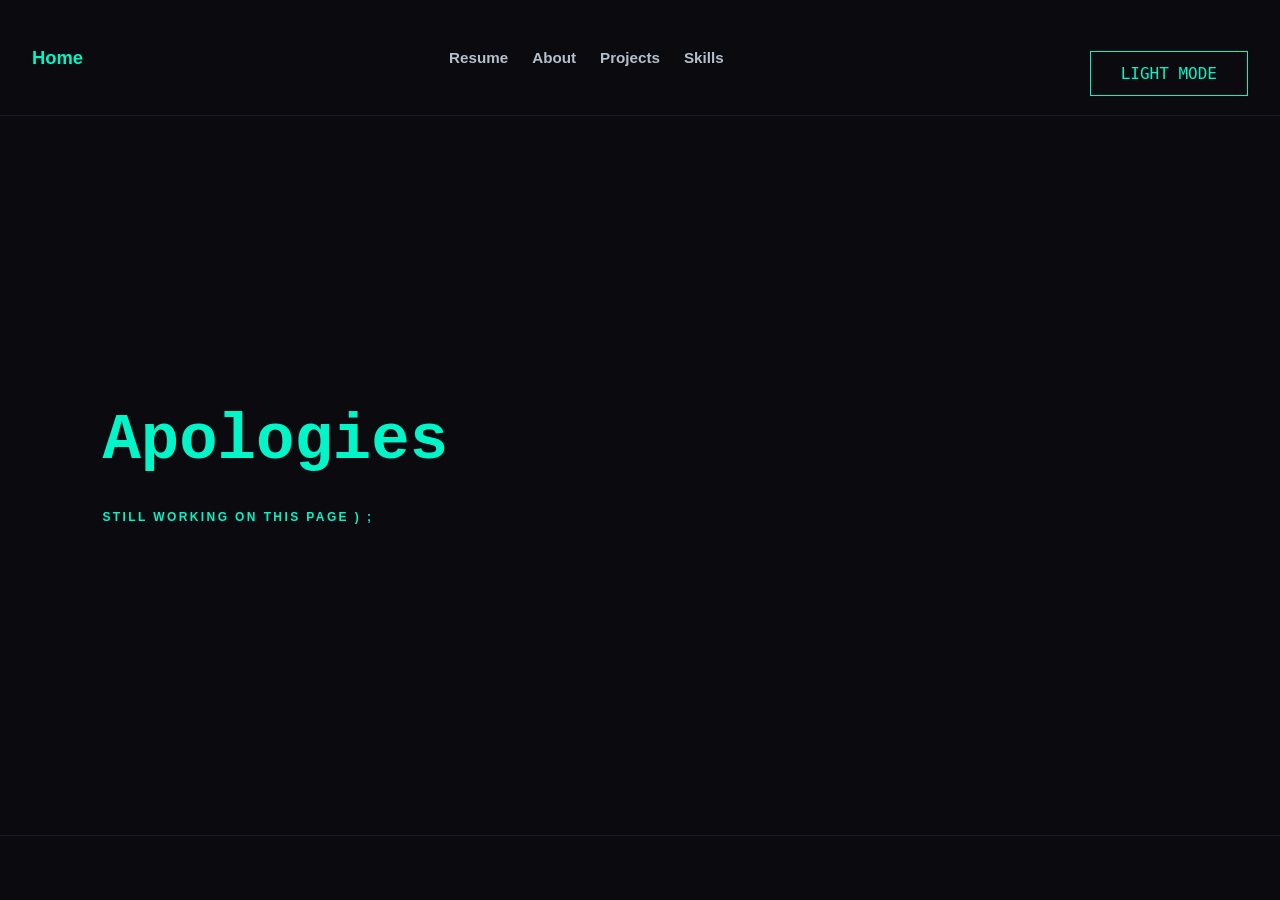
==== pages/about.html @ 97e25b72 "added webpages with apology messeges. no broken links" ====
<!DOCTYPE html>
<html lang="en">
<head>
  <meta charset="UTF-8"/>
  <meta name="viewport" content="width=device-width, initial-scale=1.0"/>
  <link rel="stylesheet" href="..\/assets/Resume.css">
  <link rel="stylesheet" href="..\/assets/style.css">
  <title>About Denzel</title>
</head>
<body>

  <!-- NAVIGATION -->
  <nav>
    <a href="../index.html">Home</a>
    <ul>
      <li><a href="Resume.html">Resume</a></li>
      <li><a href="about.html">About</a></li>
      <li><a href="projects.html">Projects</a></li>
      <li><a href="skills.html">Skills</a></li>
    </ul>
    <button id="theme-toggle">Light Mode</button>
  </nav>

  <body>
    <section class="hero">
        <div class="greeting">
            <h1><span id="scramble-text-welcome" class="highlight_blue">Apologies</span></h1>
            <h2>Still working on this page ) ;</h2>
        </div>
    </section>  
   
<script src="assets/GeneralScripts.js"></script>
</body>
</html>
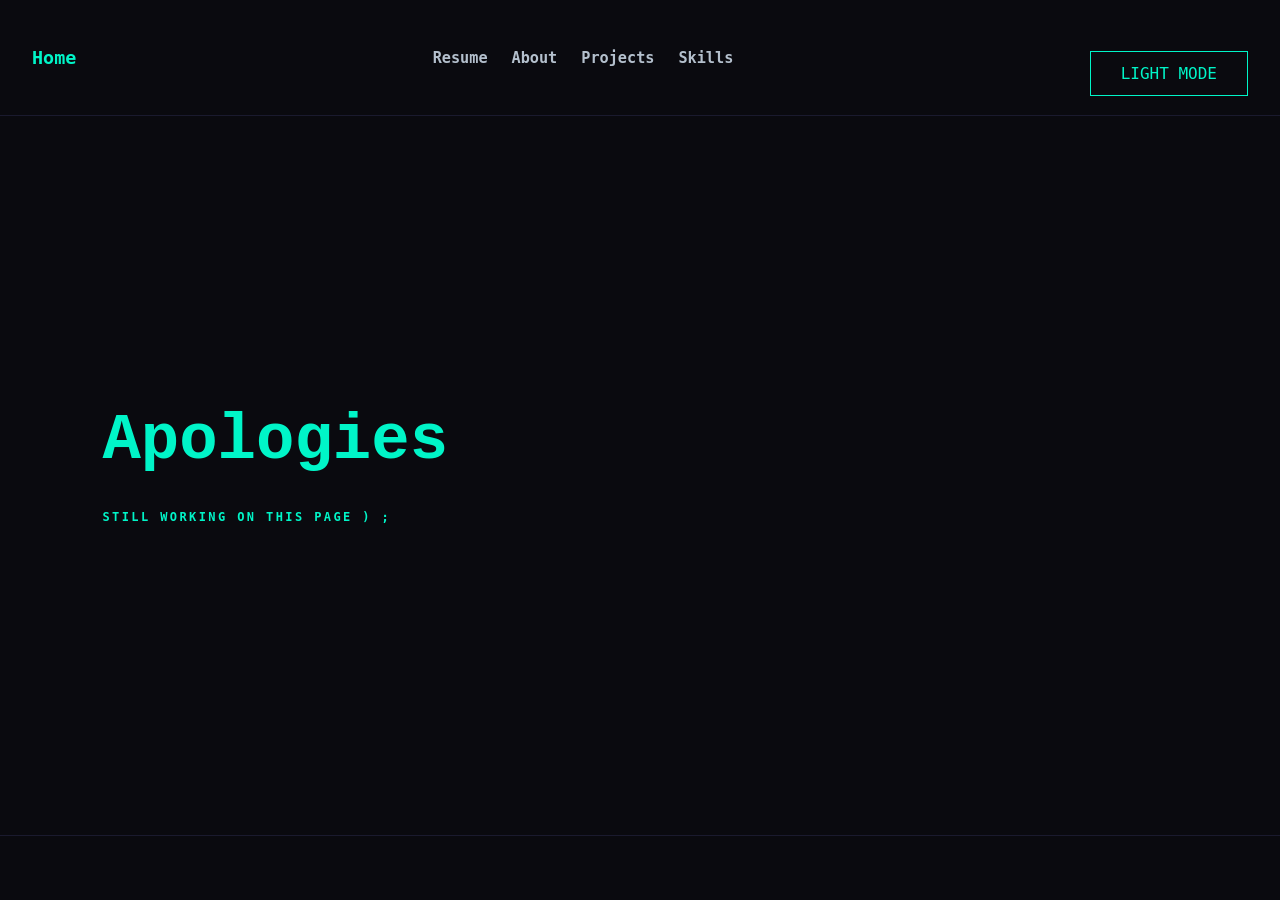
==== commit 1b54fe14: "did a lot. project resizing for live view, skills page updated with script addition" ====
--- a/pages/about.html
+++ b/pages/about.html
@@ -3,8 +3,9 @@
 <head>
   <meta charset="UTF-8"/>
   <meta name="viewport" content="width=device-width, initial-scale=1.0"/>
+  <link rel="stylesheet" href="..\/assets/style.css">
   <link rel="stylesheet" href="..\/assets/Resume.css">
-  <link rel="stylesheet" href="..\/assets/style.css">
+  
   <title>About Denzel</title>
 </head>
 <body>
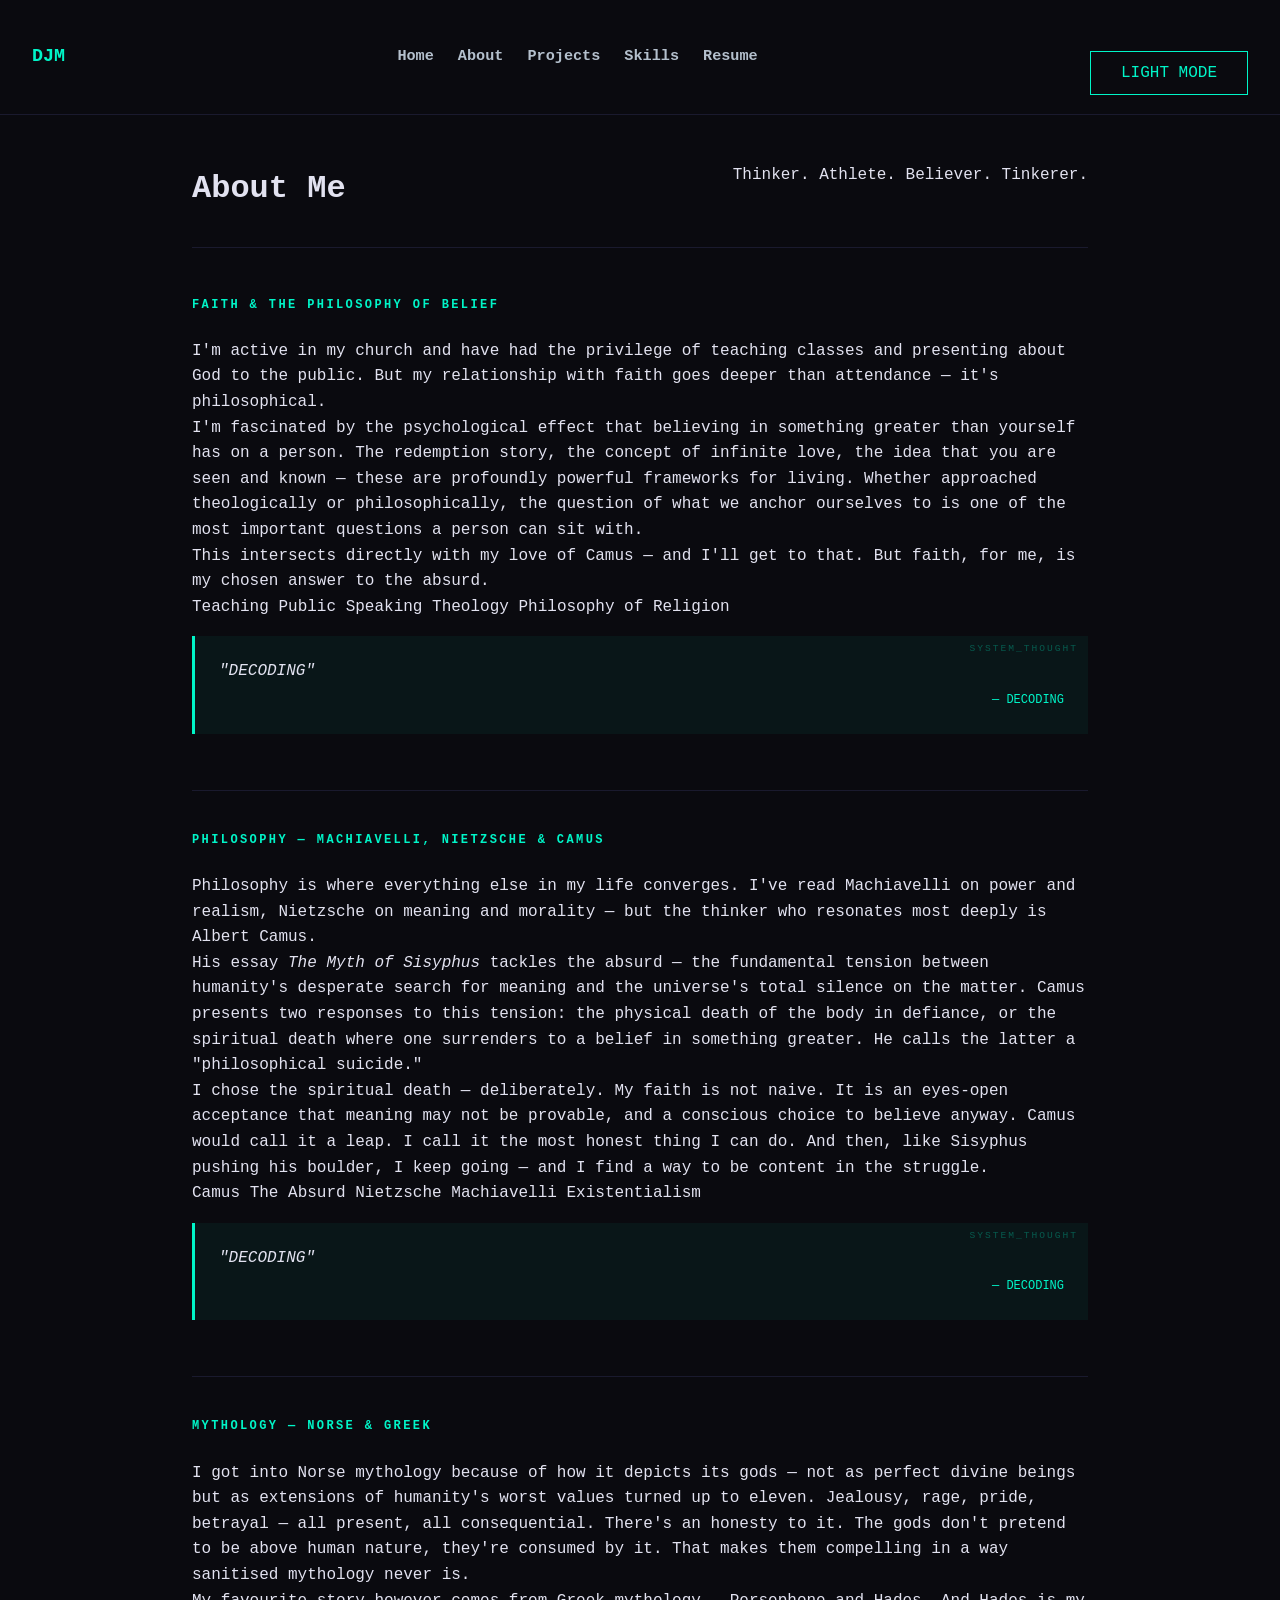
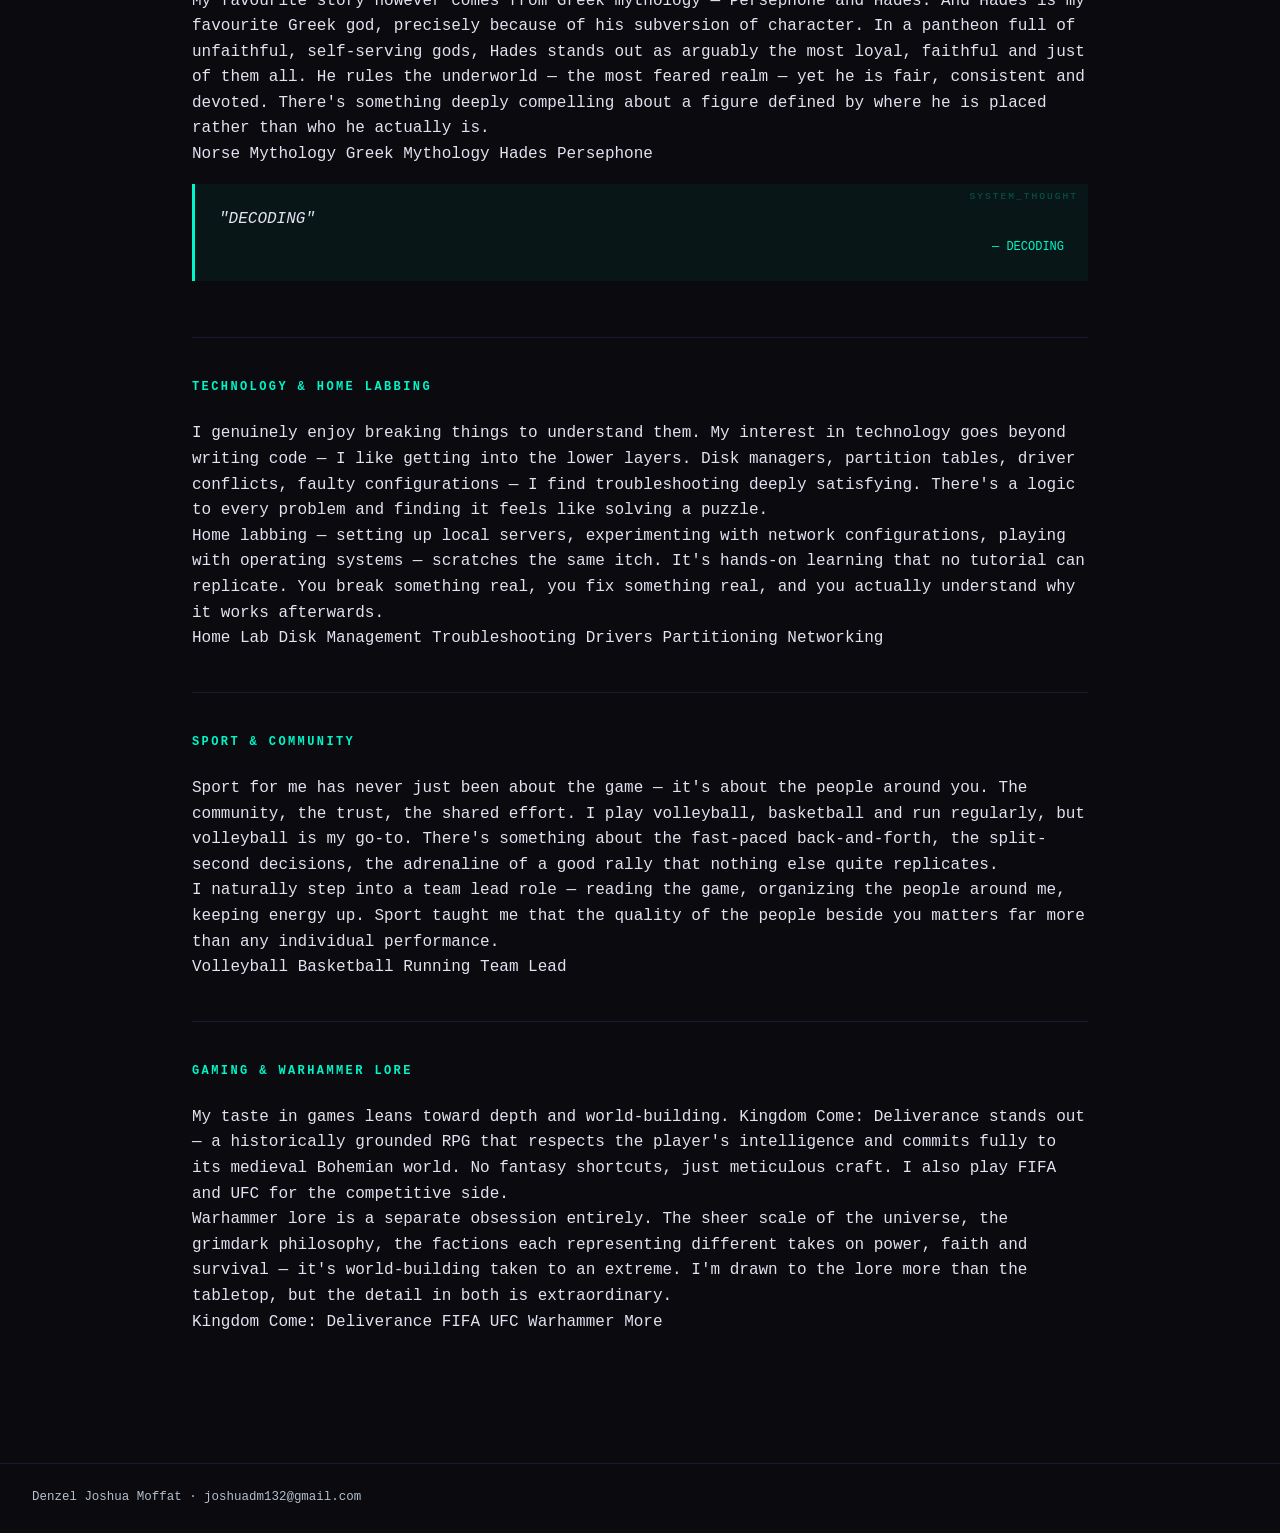
==== commit a13bcf55: "about page complete website Fully running updates to be added" ====
--- a/pages/about.html
+++ b/pages/about.html
@@ -5,31 +5,244 @@
   <meta name="viewport" content="width=device-width, initial-scale=1.0"/>
   <link rel="stylesheet" href="..\/assets/style.css">
   <link rel="stylesheet" href="..\/assets/Resume.css">
+  <link rel="stylesheet" href="..\/assets/about.css">
+  <title>About | Denzel Joshua Moffat</title>
   
-  <title>About Denzel</title>
 </head>
 <body>
 
-  <!-- NAVIGATION -->
   <nav>
-    <a href="../index.html">Home</a>
+    <a href="../index.html">DJM</a>
     <ul>
-      <li><a href="Resume.html">Resume</a></li>
-      <li><a href="about.html">About</a></li>
+      <li><a href="../index.html">Home</a></li>
+      <li><a href="about.html" class="active">About</a></li>
       <li><a href="projects.html">Projects</a></li>
       <li><a href="skills.html">Skills</a></li>
+      <li><a href="resume.html">Resume</a></li>
+      
     </ul>
     <button id="theme-toggle">Light Mode</button>
   </nav>
 
-  <body>
-    <section class="hero">
-        <div class="greeting">
-            <h1><span id="scramble-text-welcome" class="highlight_blue">Apologies</span></h1>
-            <h2>Still working on this page ) ;</h2>
-        </div>
-    </section>  
+  <main>
+
+    <!-- INTRO -->
+    <header>
+      <h1>About Me</h1>
+      <p> Thinker. Athlete. Believer. Tinkerer.</p>
+    </header>
+
+ 
+    <!-- FAITH -->
+    <section class="about-section">
+      <div class="section-content reverse">
+        <div class="section-text">
+          <h2>Faith & The Philosophy of Belief</h2>
+          <p>
+            I'm active in my church and have had the privilege of teaching classes and presenting 
+            about God to the public. But my relationship with faith goes deeper than attendance — 
+            it's philosophical.
+          </p>
+          <p>
+            I'm fascinated by the psychological effect that believing in something greater than 
+            yourself has on a person. The redemption story, the concept of infinite love, the 
+            idea that you are seen and known — these are profoundly powerful frameworks for 
+            living. Whether approached theologically or philosophically, the question of what 
+            we anchor ourselves to is one of the most important questions a person can sit with.
+          </p>
+          <p>
+            This intersects directly with my love of Camus — and I'll get to that. But faith, 
+            for me, is my chosen answer to the absurd.
+          </p>
+          <div class="tags">
+            <span>Teaching</span>
+            <span>Public Speaking</span>
+            <span>Theology</span>
+            <span>Philosophy of Religion</span>
+          </div>
+        </div>
+        <div class="myth-quote">
+            <p>"DECODING"</p>
+            <span>— DECODING</span>
+        
+      </div>
+    </section>
+
+     <!-- PHILOSOPHY -->
+    <section class="about-section">
+      <div class="section-content reverse">
+        <div class="section-text">
+          <h2>Philosophy — Machiavelli, Nietzsche & Camus</h2>
+          <p>
+            Philosophy is where everything else in my life converges. I've read Machiavelli 
+            on power and realism, Nietzsche on meaning and morality — but the thinker who 
+            resonates most deeply is Albert Camus.
+          </p>
+          <p>
+            His essay <em>The Myth of Sisyphus</em> tackles the absurd — the fundamental 
+            tension between humanity's desperate search for meaning and the universe's total 
+            silence on the matter. Camus presents two responses to this tension: the physical 
+            death of the body in defiance, or the spiritual death where one surrenders to a 
+            belief in something greater. He calls the latter a "philosophical suicide."
+          </p>
+          <p>
+            I chose the spiritual death — deliberately. My faith is not naive. It is an 
+            eyes-open acceptance that meaning may not be provable, and a conscious choice 
+            to believe anyway. Camus would call it a leap. I call it the most honest thing 
+            I can do. And then, like Sisyphus pushing his boulder, I keep going — and I find 
+            a way to be content in the struggle.
+          </p>
+          <div class="tags">
+            <span>Camus</span>
+            <span>The Absurd</span>
+            <span>Nietzsche</span>
+            <span>Machiavelli</span>
+            <span>Existentialism</span>
+          </div>
+        </div>
+        
+          <div class="myth-quote">
+           <p>"DECODING"</p>
+            <span>— DECODING</span>
+          </div>
+       
+      </div>
+    </section>
+
+
+    <!-- MYTHOLOGY -->
+    <section class="about-section">
+      <div class="section-content">
+        <div class="section-text">
+          <h2>Mythology — Norse & Greek</h2>
+          <p>
+            I got into Norse mythology because of how it depicts its gods — not as perfect 
+            divine beings but as extensions of humanity's worst values turned up to eleven. 
+            Jealousy, rage, pride, betrayal — all present, all consequential. There's an 
+            honesty to it. The gods don't pretend to be above human nature, they're consumed 
+            by it. That makes them compelling in a way sanitised mythology never is.
+          </p>
+          <p>
+            My favourite story however comes from Greek mythology — Persephone and Hades. 
+            And Hades is my favourite Greek god, precisely because of his subversion of 
+            character. In a pantheon full of unfaithful, self-serving gods, Hades stands out 
+            as arguably the most loyal, faithful and just of them all. He rules the underworld 
+            — the most feared realm — yet he is fair, consistent and devoted. There's something 
+            deeply compelling about a figure defined by where he is placed rather than who he 
+            actually is.
+          </p>
+          <div class="tags">
+            <span>Norse Mythology</span>
+            <span>Greek Mythology</span>
+            <span>Hades</span>
+            <span>Persephone</span>
+          </div>
+        </div>
+        <div class="section-image myth-image">
+          <div class="myth-quote">
+            <p>"DECODING"</p>
+            <span>— DECODING</span>
+          </div>
+        </div>
+      </div>
+    </section>
+
+    <!-- TECHNOLOGY -->
+    <section class="about-section">
+      <div class="section-content reverse">
+        <div class="section-text">
+          <h2>Technology & Home Labbing</h2>
+          <p>
+            I genuinely enjoy breaking things to understand them. My interest in technology 
+            goes beyond writing code — I like getting into the lower layers. Disk managers, 
+            partition tables, driver conflicts, faulty configurations — I find troubleshooting 
+            deeply satisfying. There's a logic to every problem and finding it feels like 
+            solving a puzzle.
+          </p>
+          <p>
+            Home labbing — setting up local servers, experimenting with network configurations, 
+            playing with operating systems — scratches the same itch. It's hands-on learning 
+            that no tutorial can replicate. You break something real, you fix something real, 
+            and you actually understand why it works afterwards.
+          </p>
+          <div class="tags">
+            <span>Home Lab</span>
+            <span>Disk Management</span>
+            <span>Troubleshooting</span>
+            <span>Drivers</span>
+            <span>Partitioning</span>
+            <span>Networking</span>
+          </div>
+        </div>
+
+      </div>
+    </section>
+
+       <!-- SPORTS -->
+    <section class="about-section">
+      <div class="section-content">
+        <div class="section-text">
+          <h2>Sport & Community</h2>
+          <p>
+            Sport for me has never just been about the game — it's about the people around you. 
+            The community, the trust, the shared effort. I play volleyball, basketball and run 
+            regularly, but volleyball is my go-to. There's something about the fast-paced 
+            back-and-forth, the split-second decisions, the adrenaline of a good rally that 
+            nothing else quite replicates.
+          </p>
+          <p>
+            I naturally step into a team lead role — reading the game, organizing the people 
+            around me, keeping energy up. Sport taught me that the quality of the people beside 
+            you matters far more than any individual performance.
+          </p>
+          <div class="tags">
+            <span>Volleyball</span>
+            <span>Basketball</span>
+            <span>Running</span>
+            <span>Team Lead</span>
+          </div>
+        </div>
+      
+      </div>
+    </section>
+
+    <!-- GAMING & WARHAMMER -->
+    <section class="about-section">
+      <div class="section-content">
+        <div class="section-text">
+          <h2>Gaming & Warhammer Lore</h2>
+          <p>
+            My taste in games leans toward depth and world-building. Kingdom Come: Deliverance 
+            stands out — a historically grounded RPG that respects the player's intelligence 
+            and commits fully to its medieval Bohemian world. No fantasy shortcuts, just 
+            meticulous craft. I also play FIFA and UFC for the competitive side.
+          </p>
+          <p>
+            Warhammer lore is a separate obsession entirely. The sheer scale of the universe, 
+            the grimdark philosophy, the factions each representing different takes on power, 
+            faith and survival — it's world-building taken to an extreme. I'm drawn to the 
+            lore more than the tabletop, but the detail in both is extraordinary.
+          </p>
+          <div class="tags">
+            <span>Kingdom Come: Deliverance</span>
+            <span>FIFA</span>
+            <span>UFC</span>
+            <span>Warhammer</span>
+            <span>More</span>
+          </div>
+        </div>
+       
+      </div>
+    </section>
+
    
-<script src="assets/GeneralScripts.js"></script>
+  </main>
+
+  <footer>
+    <p>Denzel Joshua Moffat · joshuadm132@gmail.com</p>
+  </footer>
+
+  <script src="../assets/GeneralScripts.js"></script>
+
 </body>
 </html>
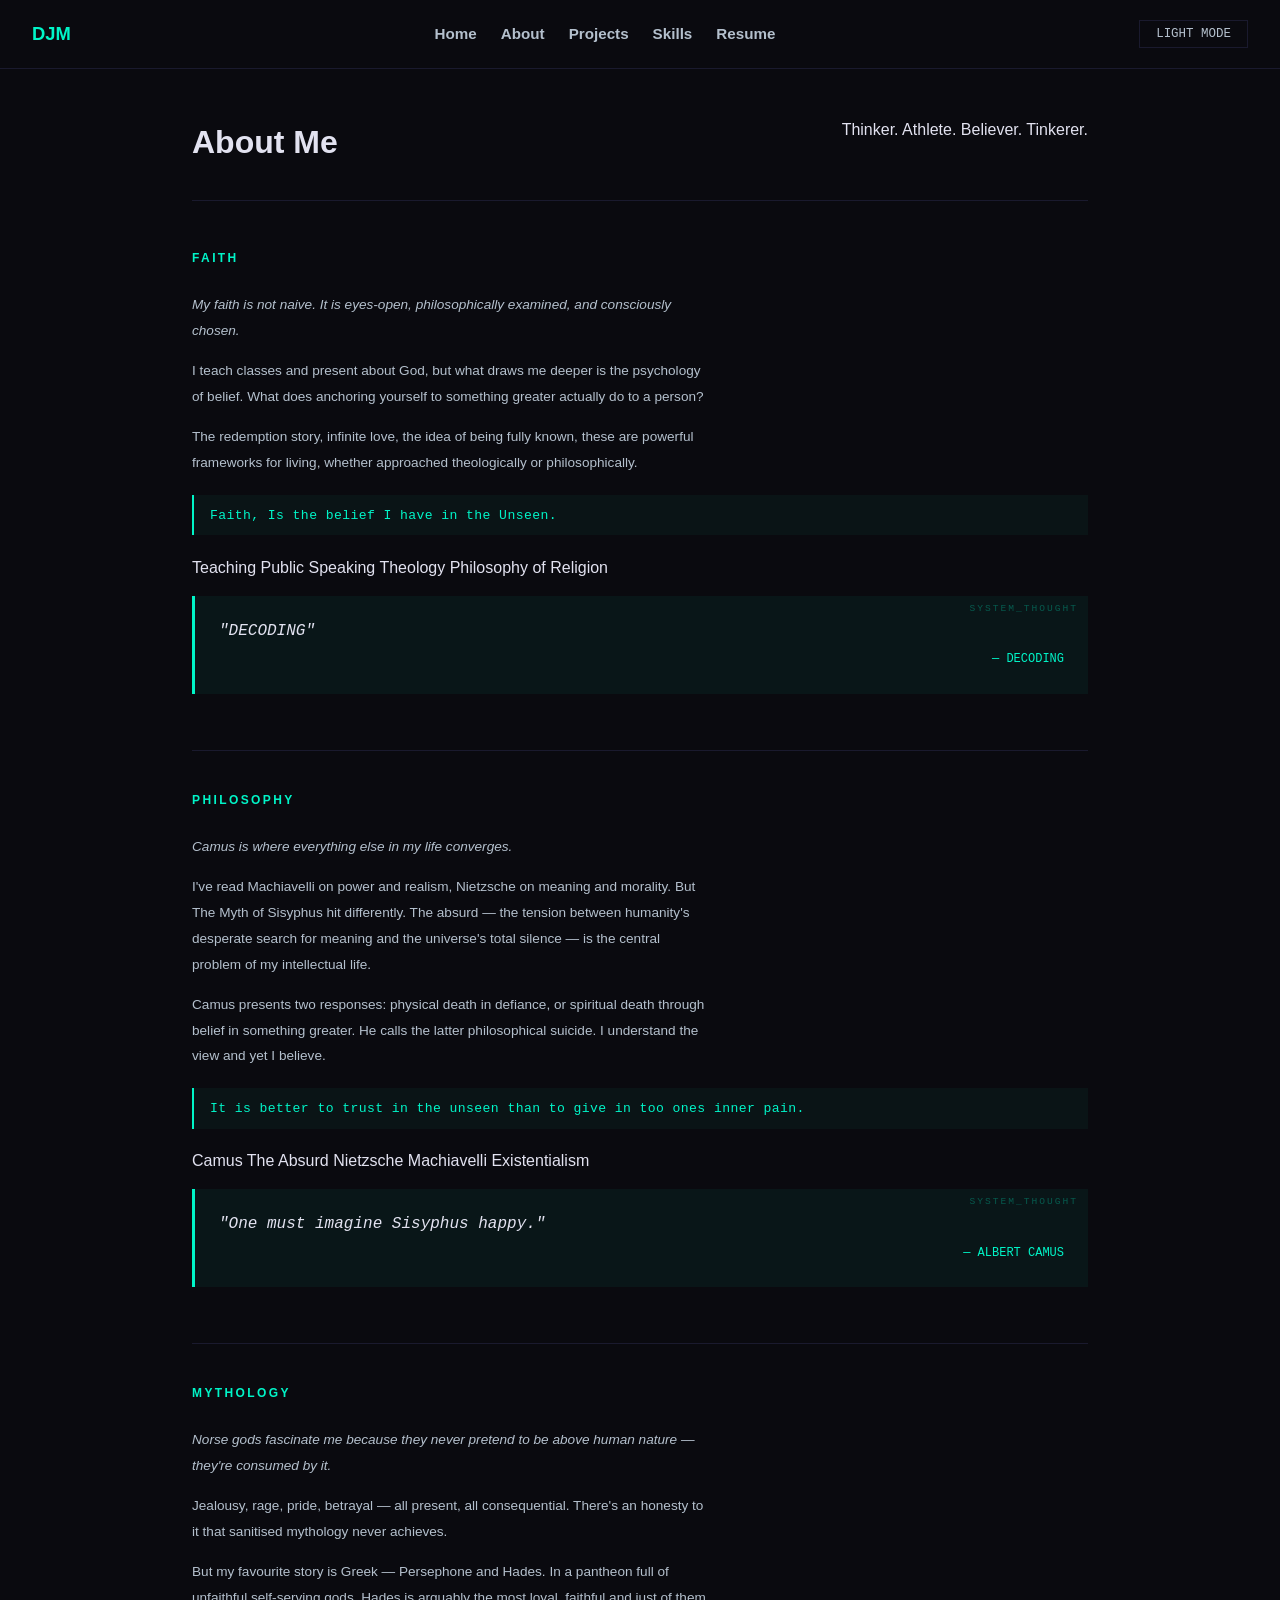
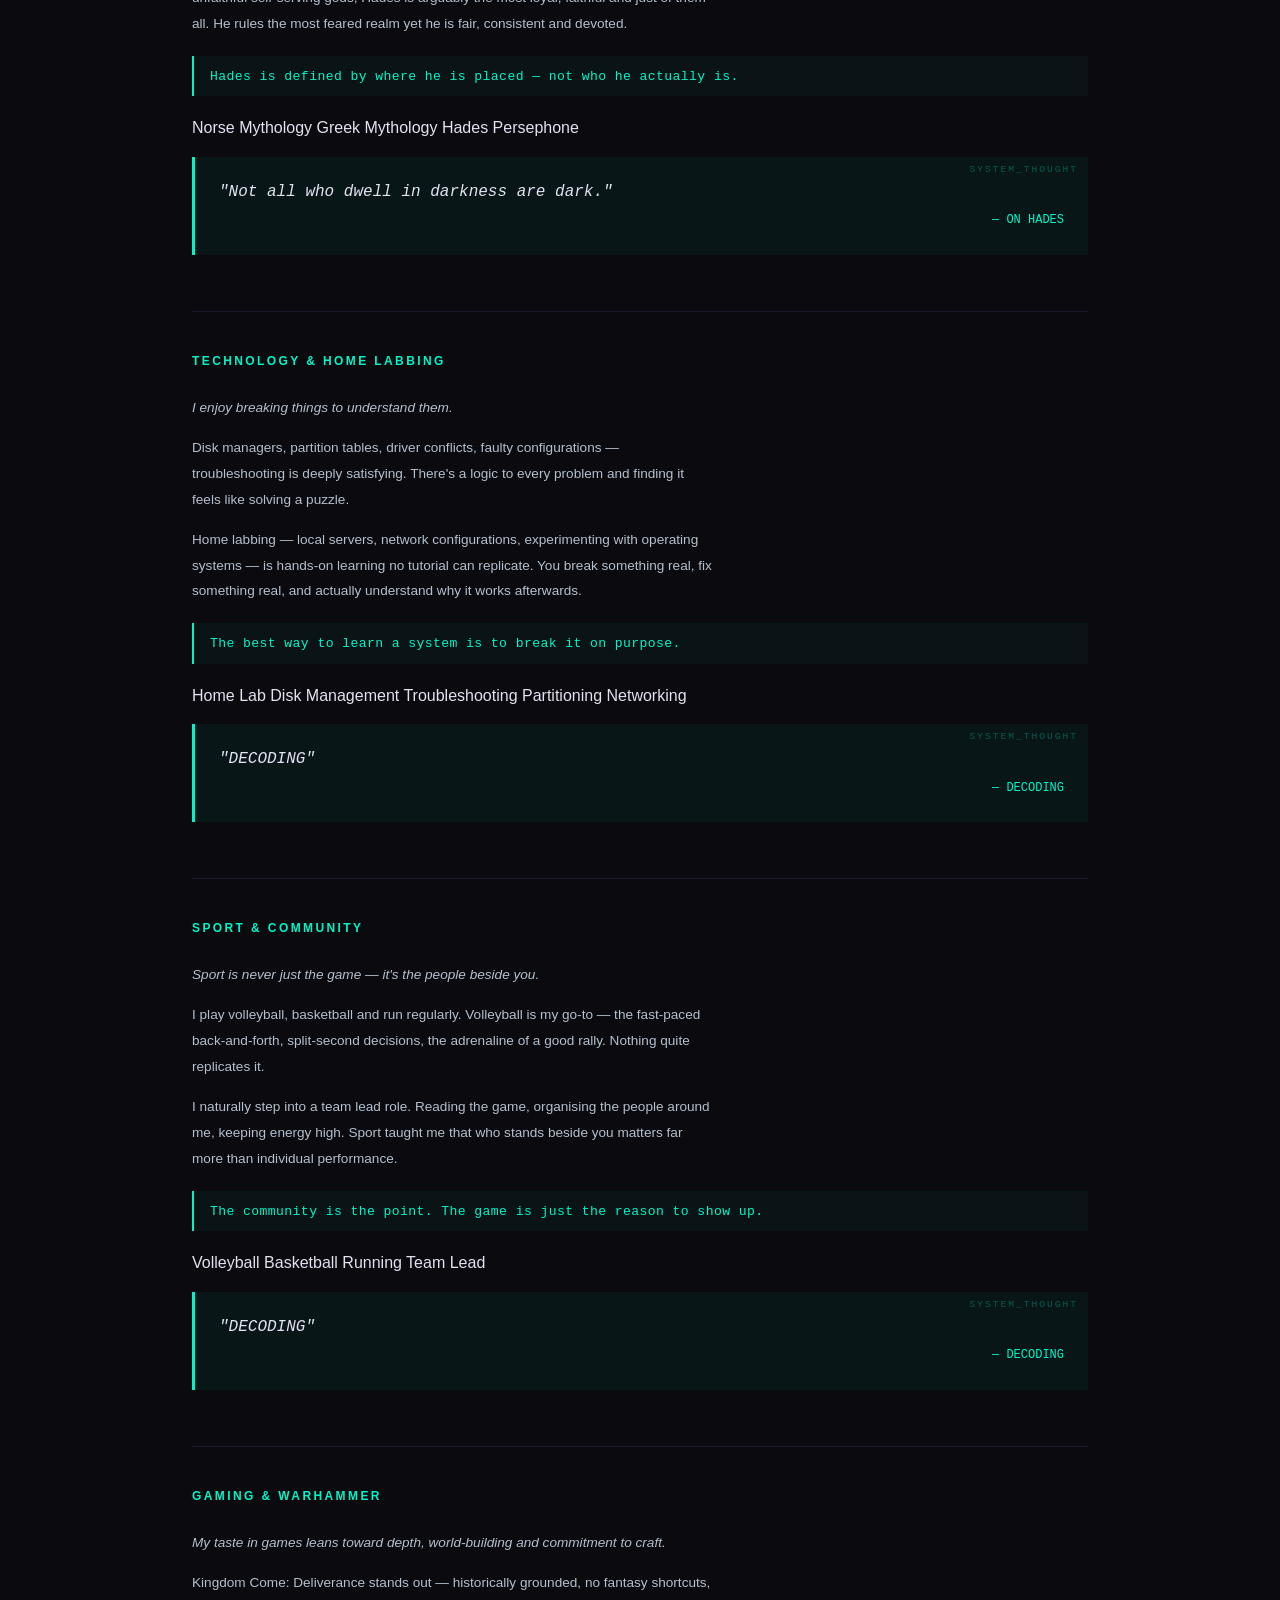
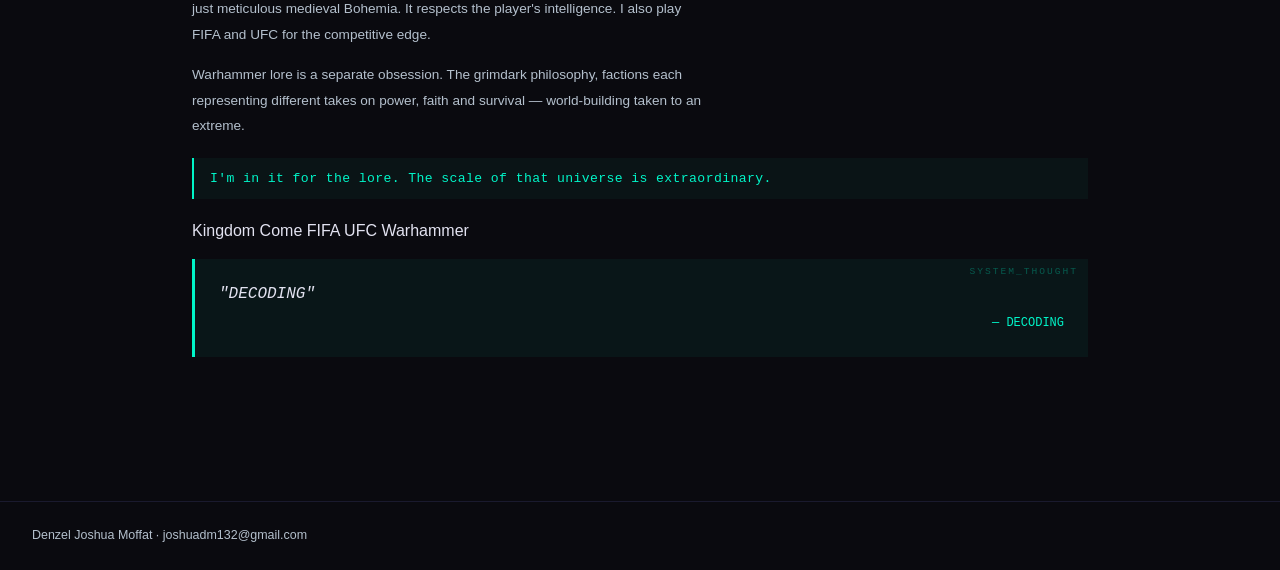
==== commit 86878b49: "unified css" ====
--- a/pages/about.html
+++ b/pages/about.html
@@ -4,8 +4,7 @@
   <meta charset="UTF-8"/>
   <meta name="viewport" content="width=device-width, initial-scale=1.0"/>
   <link rel="stylesheet" href="..\/assets/style.css">
-  <link rel="stylesheet" href="..\/assets/Resume.css">
-  <link rel="stylesheet" href="..\/assets/about.css">
+
   <title>About | Denzel Joshua Moffat</title>
   
 </head>
@@ -32,208 +31,210 @@
       <p> Thinker. Athlete. Believer. Tinkerer.</p>
     </header>
 
- 
-    <!-- FAITH -->
-    <section class="about-section">
-      <div class="section-content reverse">
-        <div class="section-text">
-          <h2>Faith & The Philosophy of Belief</h2>
-          <p>
-            I'm active in my church and have had the privilege of teaching classes and presenting 
-            about God to the public. But my relationship with faith goes deeper than attendance — 
-            it's philosophical.
-          </p>
-          <p>
-            I'm fascinated by the psychological effect that believing in something greater than 
-            yourself has on a person. The redemption story, the concept of infinite love, the 
-            idea that you are seen and known — these are profoundly powerful frameworks for 
-            living. Whether approached theologically or philosophically, the question of what 
-            we anchor ourselves to is one of the most important questions a person can sit with.
-          </p>
-          <p>
-            This intersects directly with my love of Camus — and I'll get to that. But faith, 
-            for me, is my chosen answer to the absurd.
-          </p>
-          <div class="tags">
-            <span>Teaching</span>
-            <span>Public Speaking</span>
-            <span>Theology</span>
-            <span>Philosophy of Religion</span>
-          </div>
-        </div>
-        <div class="myth-quote">
-            <p>"DECODING"</p>
-            <span>— DECODING</span>
-        
-      </div>
-    </section>
-
-     <!-- PHILOSOPHY -->
-    <section class="about-section">
-      <div class="section-content reverse">
-        <div class="section-text">
-          <h2>Philosophy — Machiavelli, Nietzsche & Camus</h2>
-          <p>
-            Philosophy is where everything else in my life converges. I've read Machiavelli 
-            on power and realism, Nietzsche on meaning and morality — but the thinker who 
-            resonates most deeply is Albert Camus.
-          </p>
-          <p>
-            His essay <em>The Myth of Sisyphus</em> tackles the absurd — the fundamental 
-            tension between humanity's desperate search for meaning and the universe's total 
-            silence on the matter. Camus presents two responses to this tension: the physical 
-            death of the body in defiance, or the spiritual death where one surrenders to a 
-            belief in something greater. He calls the latter a "philosophical suicide."
-          </p>
-          <p>
-            I chose the spiritual death — deliberately. My faith is not naive. It is an 
-            eyes-open acceptance that meaning may not be provable, and a conscious choice 
-            to believe anyway. Camus would call it a leap. I call it the most honest thing 
-            I can do. And then, like Sisyphus pushing his boulder, I keep going — and I find 
-            a way to be content in the struggle.
-          </p>
-          <div class="tags">
-            <span>Camus</span>
-            <span>The Absurd</span>
-            <span>Nietzsche</span>
-            <span>Machiavelli</span>
-            <span>Existentialism</span>
-          </div>
-        </div>
-        
-          <div class="myth-quote">
-           <p>"DECODING"</p>
-            <span>— DECODING</span>
-          </div>
-       
-      </div>
-    </section>
-
-
-    <!-- MYTHOLOGY -->
-    <section class="about-section">
-      <div class="section-content">
-        <div class="section-text">
-          <h2>Mythology — Norse & Greek</h2>
-          <p>
-            I got into Norse mythology because of how it depicts its gods — not as perfect 
-            divine beings but as extensions of humanity's worst values turned up to eleven. 
-            Jealousy, rage, pride, betrayal — all present, all consequential. There's an 
-            honesty to it. The gods don't pretend to be above human nature, they're consumed 
-            by it. That makes them compelling in a way sanitised mythology never is.
-          </p>
-          <p>
-            My favourite story however comes from Greek mythology — Persephone and Hades. 
-            And Hades is my favourite Greek god, precisely because of his subversion of 
-            character. In a pantheon full of unfaithful, self-serving gods, Hades stands out 
-            as arguably the most loyal, faithful and just of them all. He rules the underworld 
-            — the most feared realm — yet he is fair, consistent and devoted. There's something 
-            deeply compelling about a figure defined by where he is placed rather than who he 
-            actually is.
-          </p>
-          <div class="tags">
-            <span>Norse Mythology</span>
-            <span>Greek Mythology</span>
-            <span>Hades</span>
-            <span>Persephone</span>
-          </div>
-        </div>
-        <div class="section-image myth-image">
-          <div class="myth-quote">
-            <p>"DECODING"</p>
-            <span>— DECODING</span>
-          </div>
-        </div>
-      </div>
-    </section>
-
-    <!-- TECHNOLOGY -->
-    <section class="about-section">
-      <div class="section-content reverse">
-        <div class="section-text">
-          <h2>Technology & Home Labbing</h2>
-          <p>
-            I genuinely enjoy breaking things to understand them. My interest in technology 
-            goes beyond writing code — I like getting into the lower layers. Disk managers, 
-            partition tables, driver conflicts, faulty configurations — I find troubleshooting 
-            deeply satisfying. There's a logic to every problem and finding it feels like 
-            solving a puzzle.
-          </p>
-          <p>
-            Home labbing — setting up local servers, experimenting with network configurations, 
-            playing with operating systems — scratches the same itch. It's hands-on learning 
-            that no tutorial can replicate. You break something real, you fix something real, 
-            and you actually understand why it works afterwards.
-          </p>
-          <div class="tags">
-            <span>Home Lab</span>
-            <span>Disk Management</span>
-            <span>Troubleshooting</span>
-            <span>Drivers</span>
-            <span>Partitioning</span>
-            <span>Networking</span>
-          </div>
-        </div>
-
-      </div>
-    </section>
-
-       <!-- SPORTS -->
-    <section class="about-section">
-      <div class="section-content">
-        <div class="section-text">
-          <h2>Sport & Community</h2>
-          <p>
-            Sport for me has never just been about the game — it's about the people around you. 
-            The community, the trust, the shared effort. I play volleyball, basketball and run 
-            regularly, but volleyball is my go-to. There's something about the fast-paced 
-            back-and-forth, the split-second decisions, the adrenaline of a good rally that 
-            nothing else quite replicates.
-          </p>
-          <p>
-            I naturally step into a team lead role — reading the game, organizing the people 
-            around me, keeping energy up. Sport taught me that the quality of the people beside 
-            you matters far more than any individual performance.
-          </p>
-          <div class="tags">
-            <span>Volleyball</span>
-            <span>Basketball</span>
-            <span>Running</span>
-            <span>Team Lead</span>
-          </div>
-        </div>
-      
-      </div>
-    </section>
-
-    <!-- GAMING & WARHAMMER -->
-    <section class="about-section">
-      <div class="section-content">
-        <div class="section-text">
-          <h2>Gaming & Warhammer Lore</h2>
-          <p>
-            My taste in games leans toward depth and world-building. Kingdom Come: Deliverance 
-            stands out — a historically grounded RPG that respects the player's intelligence 
-            and commits fully to its medieval Bohemian world. No fantasy shortcuts, just 
-            meticulous craft. I also play FIFA and UFC for the competitive side.
-          </p>
-          <p>
-            Warhammer lore is a separate obsession entirely. The sheer scale of the universe, 
-            the grimdark philosophy, the factions each representing different takes on power, 
-            faith and survival — it's world-building taken to an extreme. I'm drawn to the 
-            lore more than the tabletop, but the detail in both is extraordinary.
-          </p>
-          <div class="tags">
-            <span>Kingdom Come: Deliverance</span>
-            <span>FIFA</span>
-            <span>UFC</span>
-            <span>Warhammer</span>
-            <span>More</span>
-          </div>
-        </div>
-       
-      </div>
-    </section>
+<!-- FAITH -->
+<section class="about-section">
+  <div class="section-content reverse">
+    <div class="section-text">
+      <h2>Faith</h2>
+      <p class="lead">My faith is not naive. It is eyes-open, philosophically examined, and consciously chosen.</p>
+      <p>
+        I teach classes and present about God, but what draws me deeper 
+        is the psychology of belief. What does anchoring yourself to something 
+        greater actually do to a person?
+      </p>
+      <p>
+        The redemption story, infinite love, the idea of being fully known,
+        these are powerful frameworks for living, whether approached theologically 
+        or philosophically.
+      </p>
+      <div class="insight">
+        Faith, Is the belief I have in the Unseen.
+      </div>
+      <div class="tags">
+        <span>Teaching</span>
+        <span>Public Speaking</span>
+        <span>Theology</span>
+        <span>Philosophy of Religion</span>
+      </div>
+    </div>
+    <div class="myth-quote">
+      <p>"DECODING"</p>
+      <span>— DECODING</span>
+    </div>
+  </div>
+</section>
+
+<!-- PHILOSOPHY -->
+<section class="about-section">
+  <div class="section-content reverse">
+    <div class="section-text">
+      <h2>Philosophy</h2>
+      <p class="lead">Camus is where everything else in my life converges.</p>
+      <p>
+        I've read Machiavelli on power and realism, Nietzsche on meaning and 
+        morality. But The Myth of Sisyphus hit differently. The absurd — the 
+        tension between humanity's desperate search for meaning and the 
+        universe's total silence — is the central problem of my intellectual life.
+      </p>
+      <p>
+        Camus presents two responses: physical death in defiance, or spiritual 
+        death through belief in something greater. He calls the latter 
+        philosophical suicide. I understand the view and yet I believe.
+      </p>
+      <div class="insight">
+        It is better to trust in the unseen than to give in too ones inner pain.
+      </div>
+      <div class="tags">
+        <span>Camus</span>
+        <span>The Absurd</span>
+        <span>Nietzsche</span>
+        <span>Machiavelli</span>
+        <span>Existentialism</span>
+      </div>
+    </div>
+    <div class="myth-quote">
+      <p>"One must imagine Sisyphus happy."</p>
+      <span>— Albert Camus</span>
+    </div>
+  </div>
+</section>
+
+<!-- MYTHOLOGY -->
+<section class="about-section">
+  <div class="section-content">
+    <div class="section-text">
+      <h2>Mythology</h2>
+      <p class="lead">Norse gods fascinate me because they never pretend to be above human nature — they're consumed by it.</p>
+      <p>
+        Jealousy, rage, pride, betrayal — all present, all consequential. 
+        There's an honesty to it that sanitised mythology never achieves.
+      </p>
+      <p>
+        But my favourite story is Greek — Persephone and Hades. In a pantheon 
+        full of unfaithful self-serving gods, Hades is arguably the most loyal, 
+        faithful and just of them all. He rules the most feared realm yet he is 
+        fair, consistent and devoted.
+      </p>
+      <div class="insight">
+        Hades is defined by where he is placed — not who he actually is.
+      </div>
+      <div class="tags">
+        <span>Norse Mythology</span>
+        <span>Greek Mythology</span>
+        <span>Hades</span>
+        <span>Persephone</span>
+      </div>
+    </div>
+    <div class="myth-quote">
+      <p>"Not all who dwell in darkness are dark."</p>
+      <span>— On Hades</span>
+    </div>
+  </div>
+</section>
+
+<!-- TECHNOLOGY -->
+<section class="about-section">
+  <div class="section-content reverse">
+    <div class="section-text">
+      <h2>Technology & Home Labbing</h2>
+      <p class="lead">I enjoy breaking things to understand them.</p>
+      <p>
+        Disk managers, partition tables, driver conflicts, faulty configurations — 
+        troubleshooting is deeply satisfying. There's a logic to every problem 
+        and finding it feels like solving a puzzle.
+      </p>
+      <p>
+        Home labbing — local servers, network configurations, experimenting with 
+        operating systems — is hands-on learning no tutorial can replicate. 
+        You break something real, fix something real, and actually understand 
+        why it works afterwards.
+      </p>
+      <div class="insight">
+        The best way to learn a system is to break it on purpose.
+      </div>
+      <div class="tags">
+        <span>Home Lab</span>
+        <span>Disk Management</span>
+        <span>Troubleshooting</span>
+        <span>Partitioning</span>
+        <span>Networking</span>
+      </div>
+    </div>
+    <div class="myth-quote">
+      <p>"DECODING"</p>
+      <span>— DECODING</span>
+    </div>
+  </div>
+</section>
+
+
+ <!-- SPORTS -->
+<section class="about-section">
+  <div class="section-content">
+    <div class="section-text">
+      <h2>Sport & Community</h2>
+      <p class="lead">Sport is never just the game — it's the people beside you.</p>
+      <p>
+        I play volleyball, basketball and run regularly. Volleyball is my go-to — 
+        the fast-paced back-and-forth, split-second decisions, the adrenaline of 
+        a good rally. Nothing quite replicates it.
+      </p>
+      <p>
+        I naturally step into a team lead role. Reading the game, organising the 
+        people around me, keeping energy high. Sport taught me that who stands 
+        beside you matters far more than individual performance.
+      </p>
+      <div class="insight">
+        The community is the point. The game is just the reason to show up.
+      </div>
+      <div class="tags">
+        <span>Volleyball</span>
+        <span>Basketball</span>
+        <span>Running</span>
+        <span>Team Lead</span>
+      </div>
+    </div>
+    <div class="myth-quote">
+      <p>"DECODING"</p>
+      <span>— DECODING</span>
+    </div>
+  </div>
+</section>
+
+
+<!-- GAMING -->
+<section class="about-section">
+  <div class="section-content">
+    <div class="section-text">
+      <h2>Gaming & Warhammer</h2>
+      <p class="lead">My taste in games leans toward depth, world-building and commitment to craft.</p>
+      <p>
+        Kingdom Come: Deliverance stands out — historically grounded, no fantasy 
+        shortcuts, just meticulous medieval Bohemia. It respects the player's 
+        intelligence. I also play FIFA and UFC for the competitive edge.
+      </p>
+      <p>
+        Warhammer lore is a separate obsession. The grimdark philosophy, factions 
+        each representing different takes on power, faith and survival — 
+        world-building taken to an extreme.
+      </p>
+      <div class="insight">
+        I'm in it for the lore. The scale of that universe is extraordinary.
+      </div>
+      <div class="tags">
+        <span>Kingdom Come</span>
+        <span>FIFA</span>
+        <span>UFC</span>
+        <span>Warhammer</span>
+      </div>
+    </div>
+    <div class="myth-quote">
+      <p>"DECODING"</p>
+      <span>— DECODING</span>
+    </div>
+  </div>
+</section>
+
 
    
   </main>
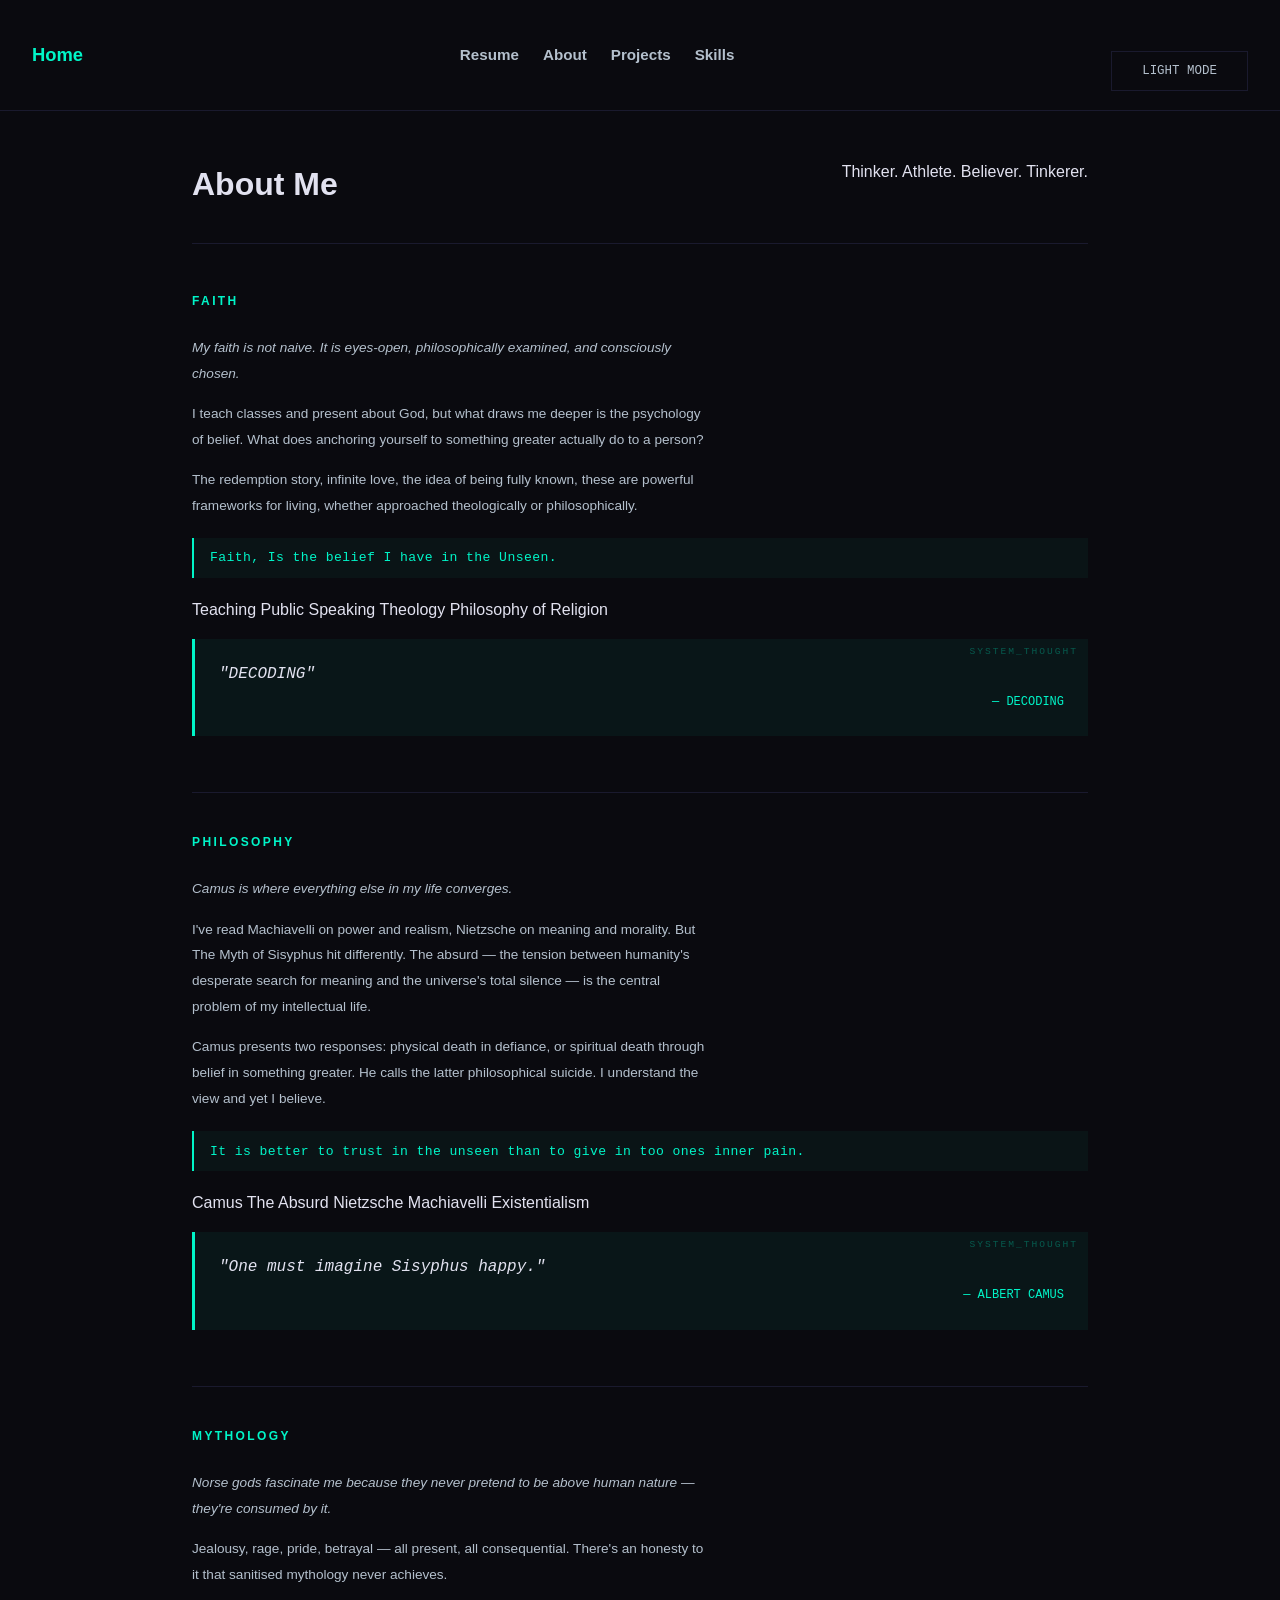
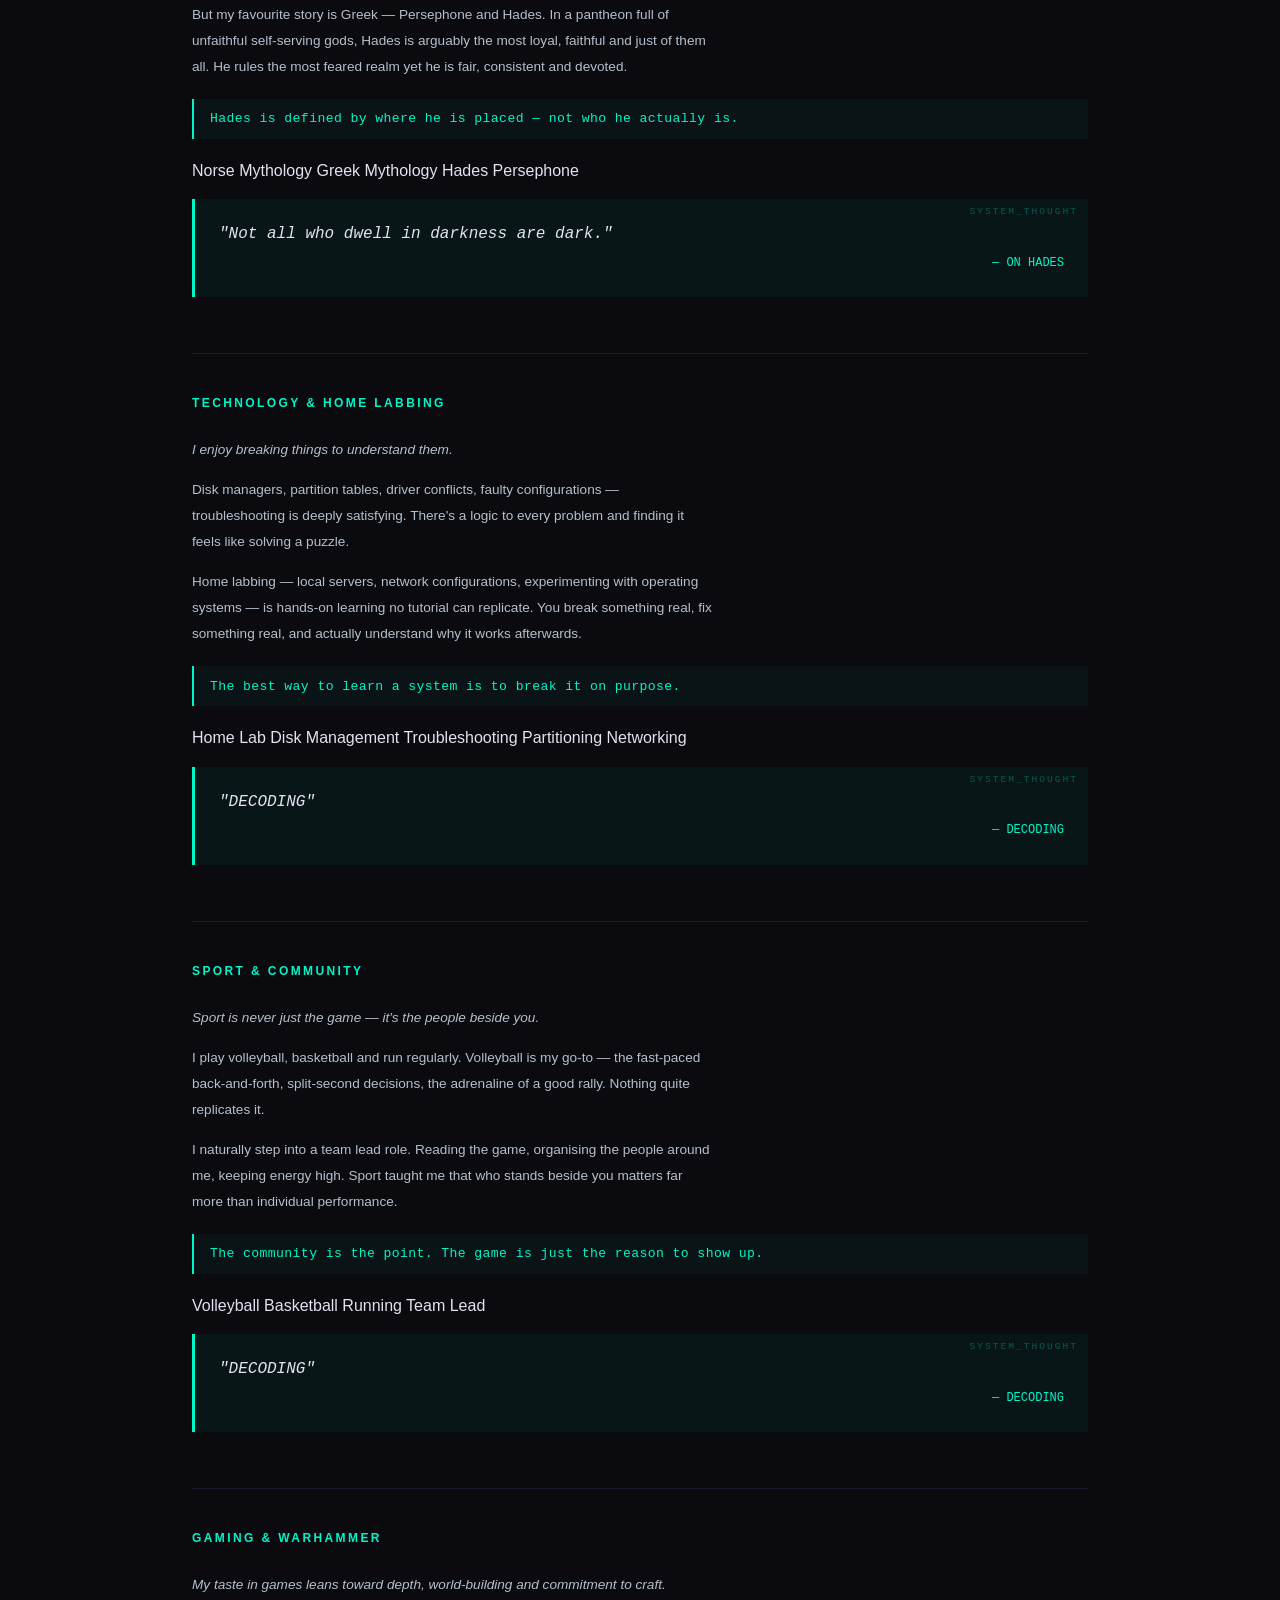
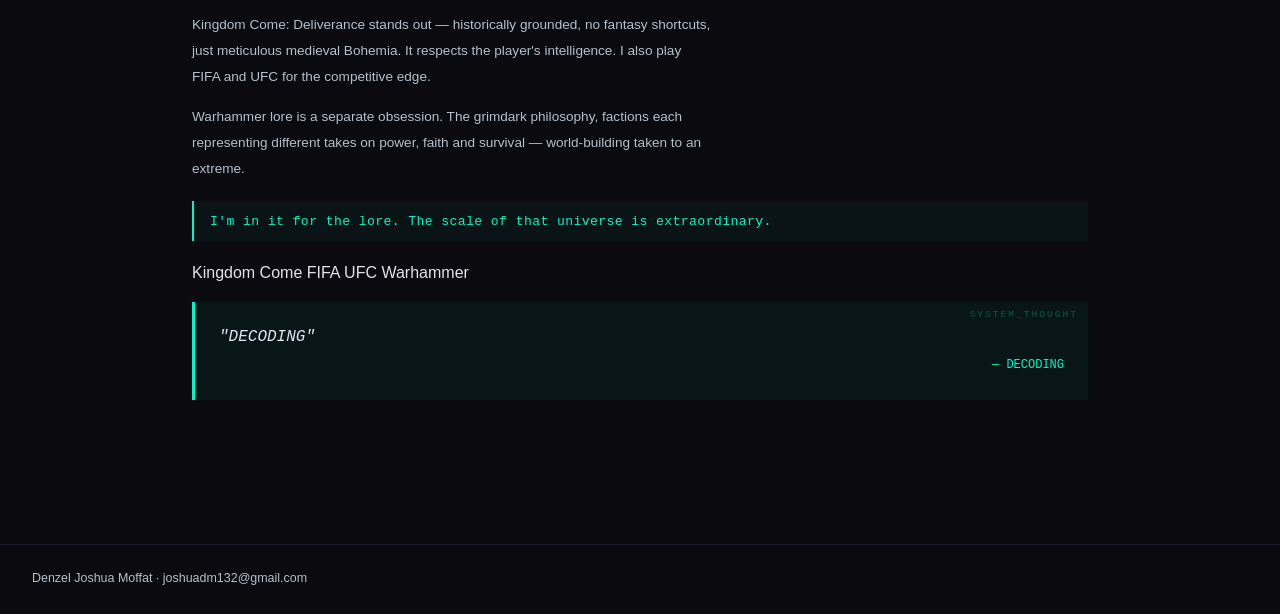
==== commit 3d2eb5d1: "bug fixes,CSS unification,decription correction" ====
--- a/pages/about.html
+++ b/pages/about.html
@@ -10,15 +10,14 @@
 </head>
 <body>
 
-  <nav>
-    <a href="../index.html">DJM</a>
+ <nav>
+    <a href="../index.html">Home</a>
     <ul>
-      <li><a href="../index.html">Home</a></li>
-      <li><a href="about.html" class="active">About</a></li>
+      
+      <li><a href="Resume.html">Resume</a></li>
+      <li><a href="about.html">About</a></li>
       <li><a href="projects.html">Projects</a></li>
       <li><a href="skills.html">Skills</a></li>
-      <li><a href="resume.html">Resume</a></li>
-      
     </ul>
     <button id="theme-toggle">Light Mode</button>
   </nav>
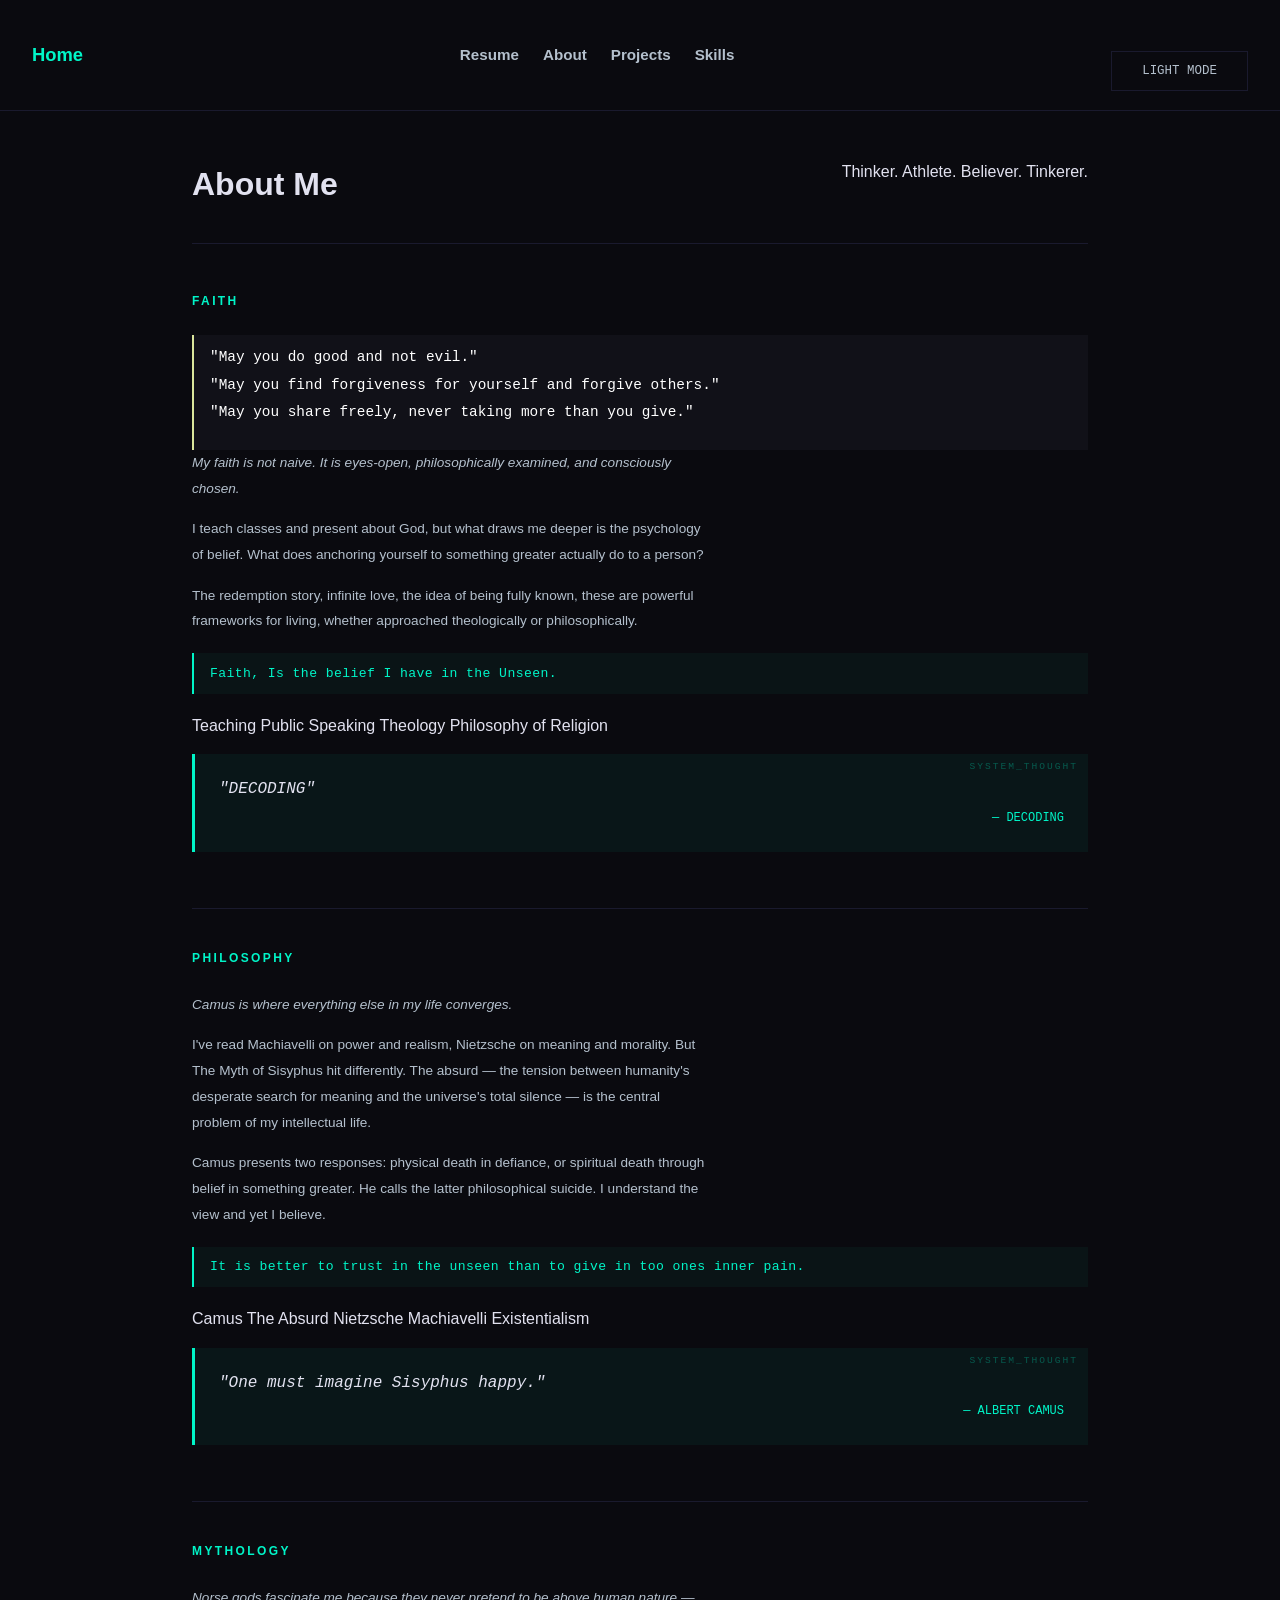
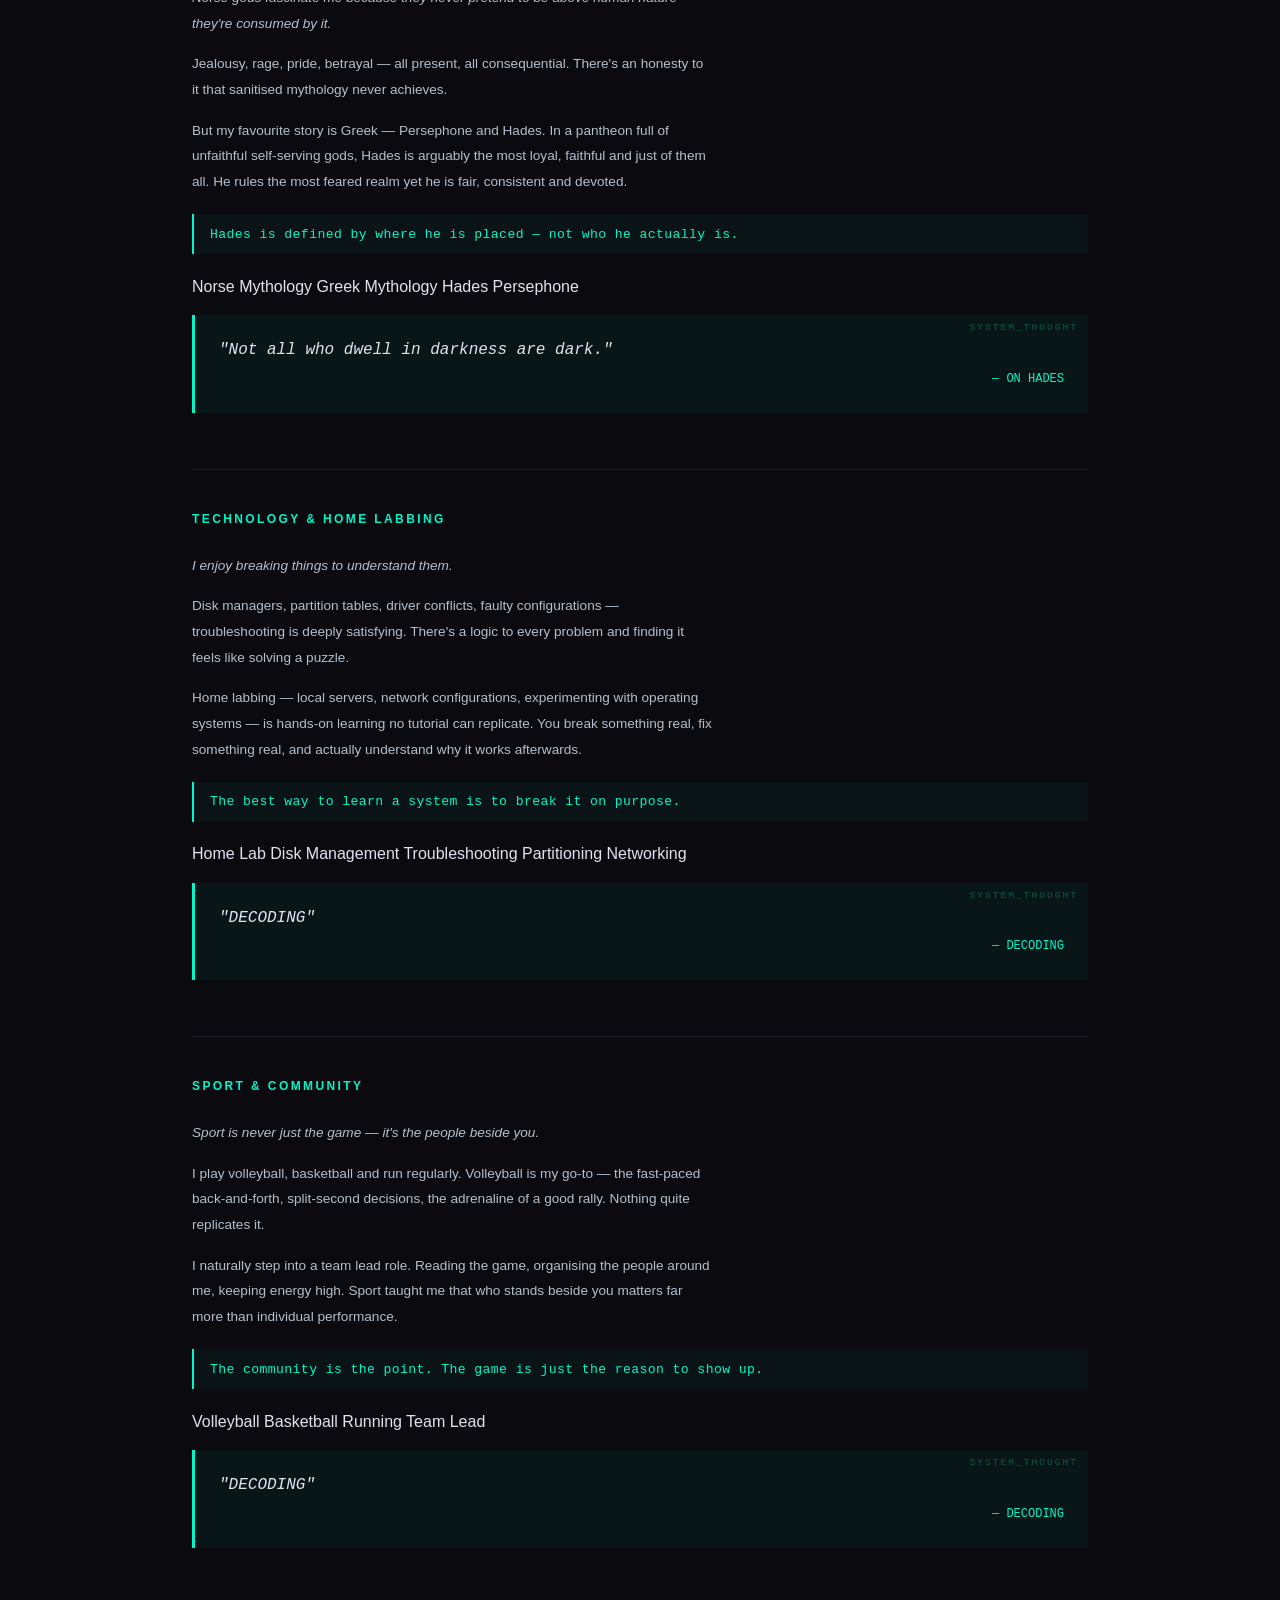
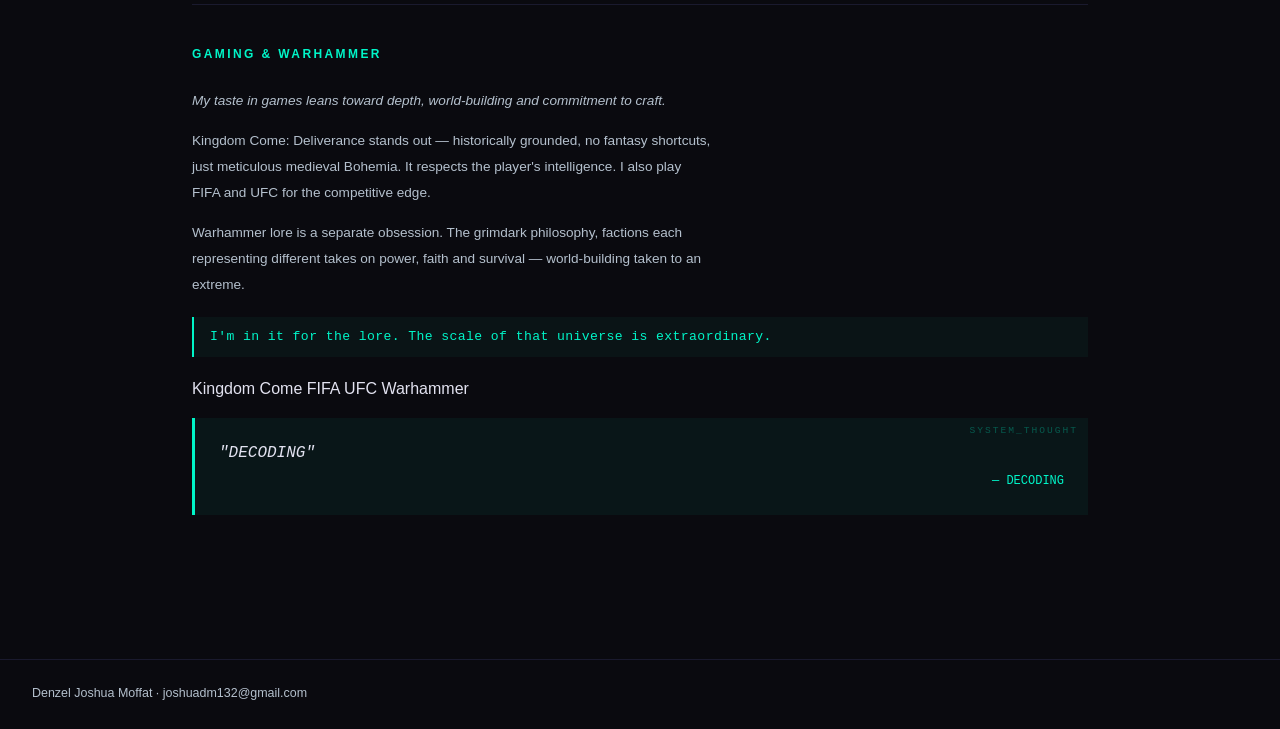
==== commit 99fb3cfa: "added a prayer to about.... and a jason file i added a while ago and forgot about" ====
--- a/pages/about.html
+++ b/pages/about.html
@@ -30,11 +30,24 @@
       <p> Thinker. Athlete. Believer. Tinkerer.</p>
     </header>
 
+
+    
+
+  
+
 <!-- FAITH -->
 <section class="about-section">
   <div class="section-content reverse">
     <div class="section-text">
       <h2>Faith</h2>
+      <div class = "prayer">
+        <P>
+        "May you do good and not evil." <br>
+        "May you find forgiveness for yourself and forgive others."<br>
+        "May you share freely, never taking more than you give."
+        </P>
+      </div>
+
       <p class="lead">My faith is not naive. It is eyes-open, philosophically examined, and consciously chosen.</p>
       <p>
         I teach classes and present about God, but what draws me deeper 
